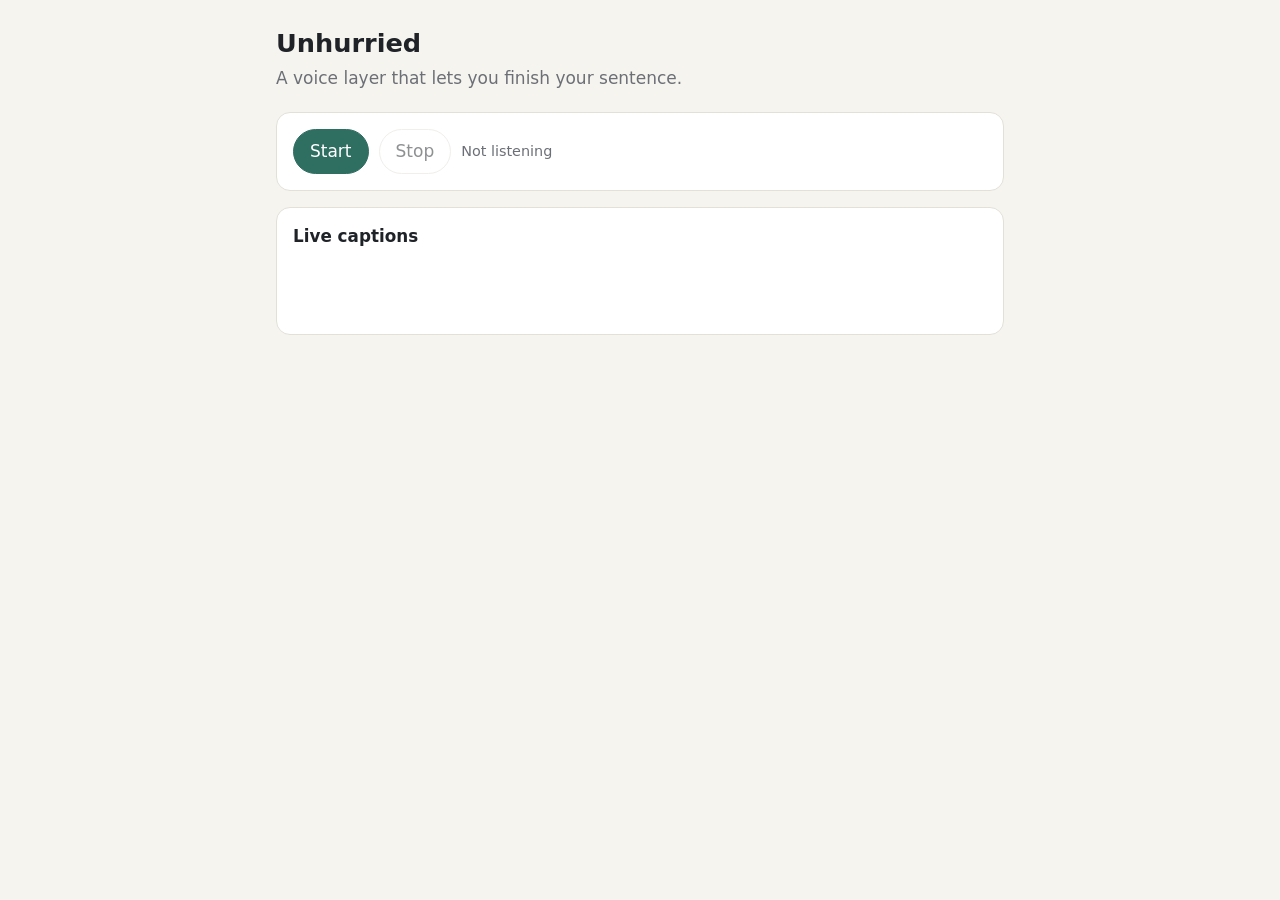
==== web/index.html @ 41dcae29 "Add live audio path with captions Browser captures 24 kHz mono audio and streams 80 ms chunks to /li" ====
<!doctype html>
<html lang="en">
<head>
  <meta charset="utf-8">
  <meta name="viewport" content="width=device-width, initial-scale=1">
  <title>Unhurried</title>
  <link rel="stylesheet" href="style.css">
</head>
<body>
<main>
  <h1>Unhurried</h1>
  <p class="sub">A voice layer that lets you finish your sentence.</p>

  <section class="card">
    <div class="row">
      <button id="start" class="primary">Start</button>
      <button id="stop" disabled>Stop</button>
      <span id="status" class="status">Not listening</span>
    </div>
  </section>

  <section class="card">
    <h2>Live captions</h2>
    <div id="captions" class="captions"><span class="committed"></span> <span class="live"></span></div>
  </section>
</main>
<script type="module" src="app.js"></script>
</body>
</html>
---- web/style.css ----
:root {
  --bg: #f6f4ef; --card: #ffffff; --ink: #1f2328; --muted: #6b6f76; --line: #e3e0d8;
  --accent: #2f6f62; --accent-soft: #e3efec; --warn: #9a5b13; --warn-soft: #fbf0e1;
  --radius: 14px;
}
@media (prefers-color-scheme: dark) {
  :root {
    --bg: #15171a; --card: #1e2125; --ink: #e8e6e1; --muted: #9a9ea6; --line: #2e3237;
    --accent: #6fbfae; --accent-soft: #1f3330; --warn: #e2a65c; --warn-soft: #3a2c1a;
  }
}
* { box-sizing: border-box; }
body {
  margin: 0; background: var(--bg); color: var(--ink);
  font: 17px/1.5 system-ui, -apple-system, "Segoe UI", sans-serif;
}
main { max-width: 760px; margin: 0 auto; padding: 24px 16px 64px; }
h1 { font-size: 1.6rem; margin: 0 0 4px; }
h2 { font-size: 1.05rem; margin: 0 0 8px; }
.sub { color: var(--muted); margin: 0 0 20px; }
.card {
  background: var(--card); border: 1px solid var(--line); border-radius: var(--radius);
  padding: 16px; margin-bottom: 16px;
}
.row { display: flex; gap: 10px; flex-wrap: wrap; align-items: center; }
button {
  font: inherit; border: 1px solid var(--line); background: var(--card); color: var(--ink);
  padding: 9px 16px; border-radius: 999px; cursor: pointer;
}
button.primary { background: var(--accent); color: #fff; border-color: var(--accent); }
button:disabled { opacity: .5; cursor: default; }
select, input[type=text], input[type=password] {
  font: inherit; padding: 8px 10px; border-radius: 10px; border: 1px solid var(--line);
  background: var(--card); color: var(--ink);
}
input[type=text] { flex: 1; min-width: 0; }
.captions { min-height: 3em; font-size: 1.25rem; }
.captions .committed { color: var(--ink); }
.captions .live { color: var(--muted); }
.cue {
  display: none; color: var(--accent); background: var(--accent-soft);
  padding: 8px 14px; border-radius: 999px; width: fit-content;
}
.cue.on { display: inline-flex; gap: 8px; align-items: center; }
.cue .dot { width: 9px; height: 9px; border-radius: 50%; background: var(--accent);
  animation: breathe 2.4s ease-in-out infinite; }
@keyframes breathe { 0%, 100% { opacity: .25; transform: scale(.8); } 50% { opacity: 1; transform: scale(1.1); } }
@media (prefers-reduced-motion: reduce) { .cue .dot { animation: none; } }
.chat { display: flex; flex-direction: column; gap: 10px; }
.msg { padding: 10px 14px; border-radius: 12px; max-width: 90%; }
.msg.you { align-self: flex-end; background: var(--accent-soft); }
.msg.bot { align-self: flex-start; background: var(--bg); border: 1px solid var(--line); }
.msg .raw { display: none; color: var(--muted); font-size: .9rem; margin-top: 4px; }
.msg.show-raw .raw { display: block; }
.msg .toggle { font-size: .8rem; color: var(--muted); background: none; border: none; padding: 2px 0; }
.confirm { display: none; background: var(--warn-soft); border-color: var(--warn); }
.confirm.on { display: block; }
.muted { color: var(--muted); font-size: .9rem; }
.status { font-size: .9rem; color: var(--muted); }
a { color: var(--accent); }
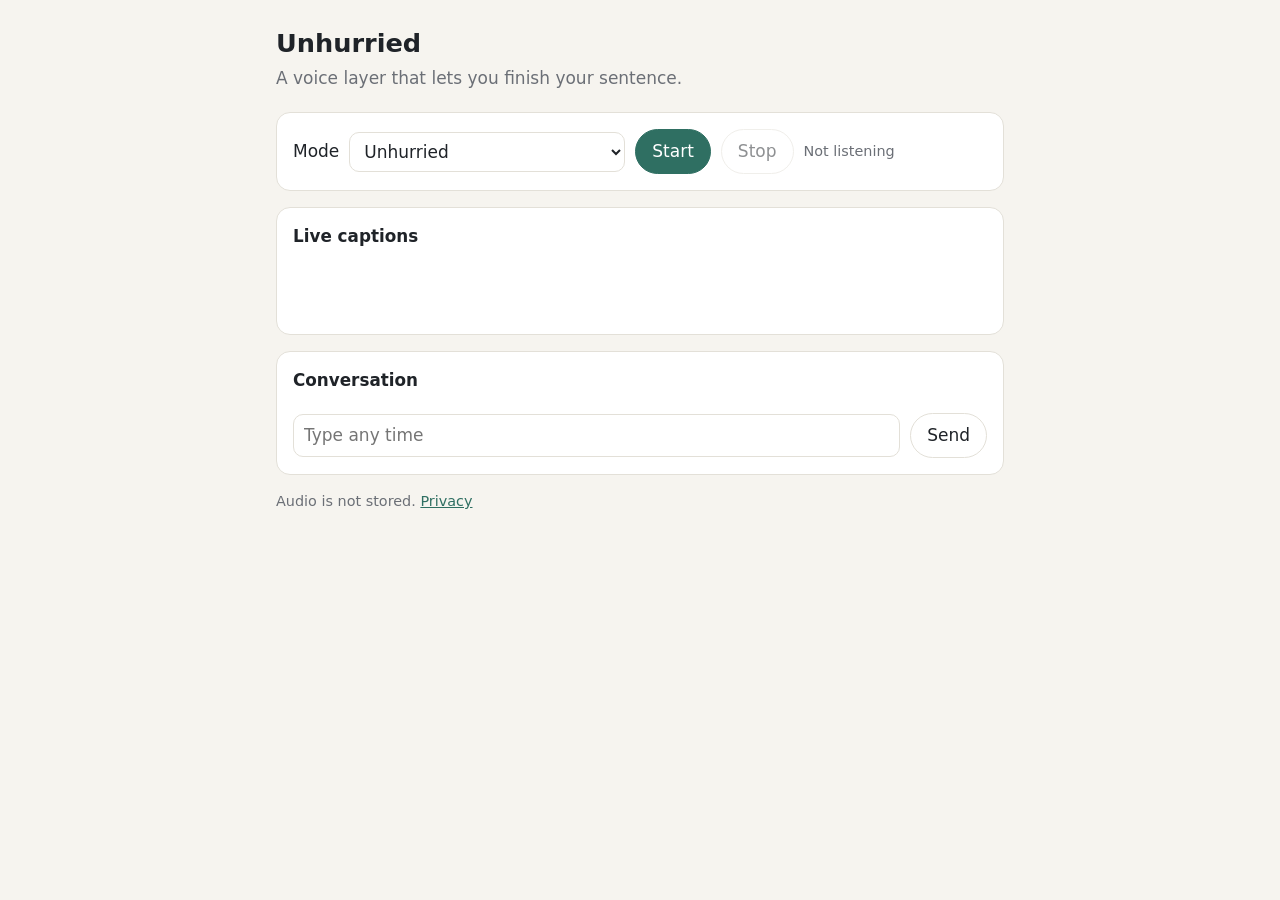
==== commit 502f7f11: "Add demo booking bot and baseline mode Muse Spark restaurant assistant with book_table, cancel_booki" ====
--- a/web/index.html
+++ b/web/index.html
@@ -13,6 +13,11 @@
 
   <section class="card">
     <div class="row">
+      <label for="mode">Mode</label>
+      <select id="mode">
+        <option value="unhurried">Unhurried</option>
+        <option value="baseline">Baseline (normal voice bot)</option>
+      </select>
       <button id="start" class="primary">Start</button>
       <button id="stop" disabled>Stop</button>
       <span id="status" class="status">Not listening</span>
@@ -22,7 +27,27 @@
   <section class="card">
     <h2>Live captions</h2>
     <div id="captions" class="captions"><span class="committed"></span> <span class="live"></span></div>
+    <div id="cue" class="cue" role="status" aria-live="polite"><span class="dot"></span>Take your time</div>
   </section>
+
+  <section id="confirm" class="card confirm" role="alertdialog" aria-live="assertive">
+    <p id="confirm-text"></p>
+    <div class="row">
+      <button id="confirm-yes" class="primary">Yes</button>
+      <button id="confirm-change">Change</button>
+    </div>
+  </section>
+
+  <section class="card">
+    <h2>Conversation</h2>
+    <div id="chat" class="chat"></div>
+    <div class="row" style="margin-top:12px">
+      <input id="typed" type="text" placeholder="Type any time" aria-label="Type a message">
+      <button id="send-typed">Send</button>
+    </div>
+  </section>
+
+  <p class="muted">Audio is not stored. <a href="privacy.html">Privacy</a></p>
 </main>
 <script type="module" src="app.js"></script>
 </body>
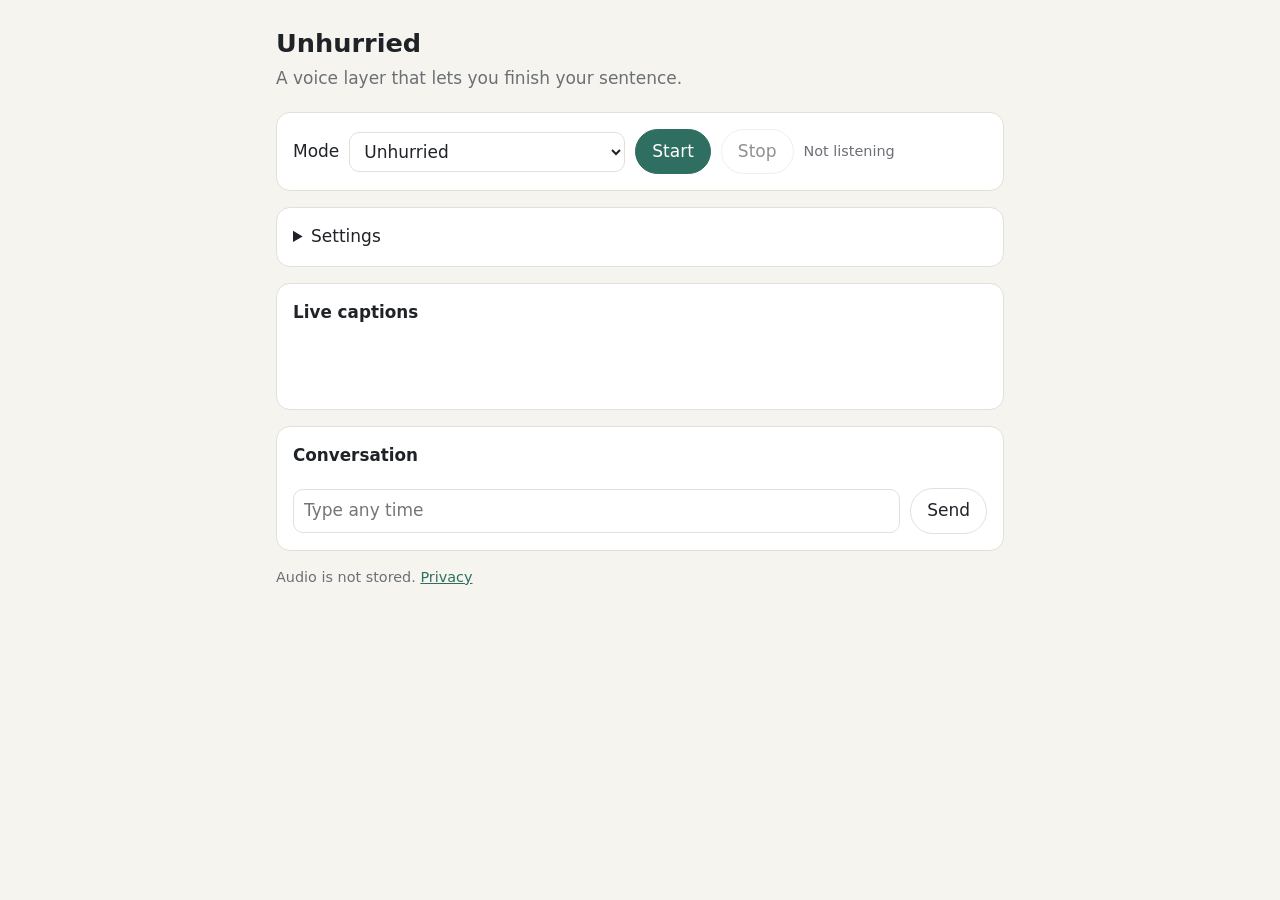
==== commit cf1ae822: "Add Spark completeness check, personal timing and keyword biasing When the code rules say a turn may" ====
--- a/web/index.html
+++ b/web/index.html
@@ -23,6 +23,15 @@
       <span id="status" class="status">Not listening</span>
     </div>
   </section>
+
+  <details class="card">
+    <summary>Settings</summary>
+    <p class="row" style="margin-top:12px">
+      <label for="words">Words to listen for</label>
+      <input id="words" type="text" placeholder="names, places, comma separated">
+    </p>
+    <p class="muted">These words are sent to the speech service during a session to help it hear them.</p>
+  </details>
 
   <section class="card">
     <h2>Live captions</h2>
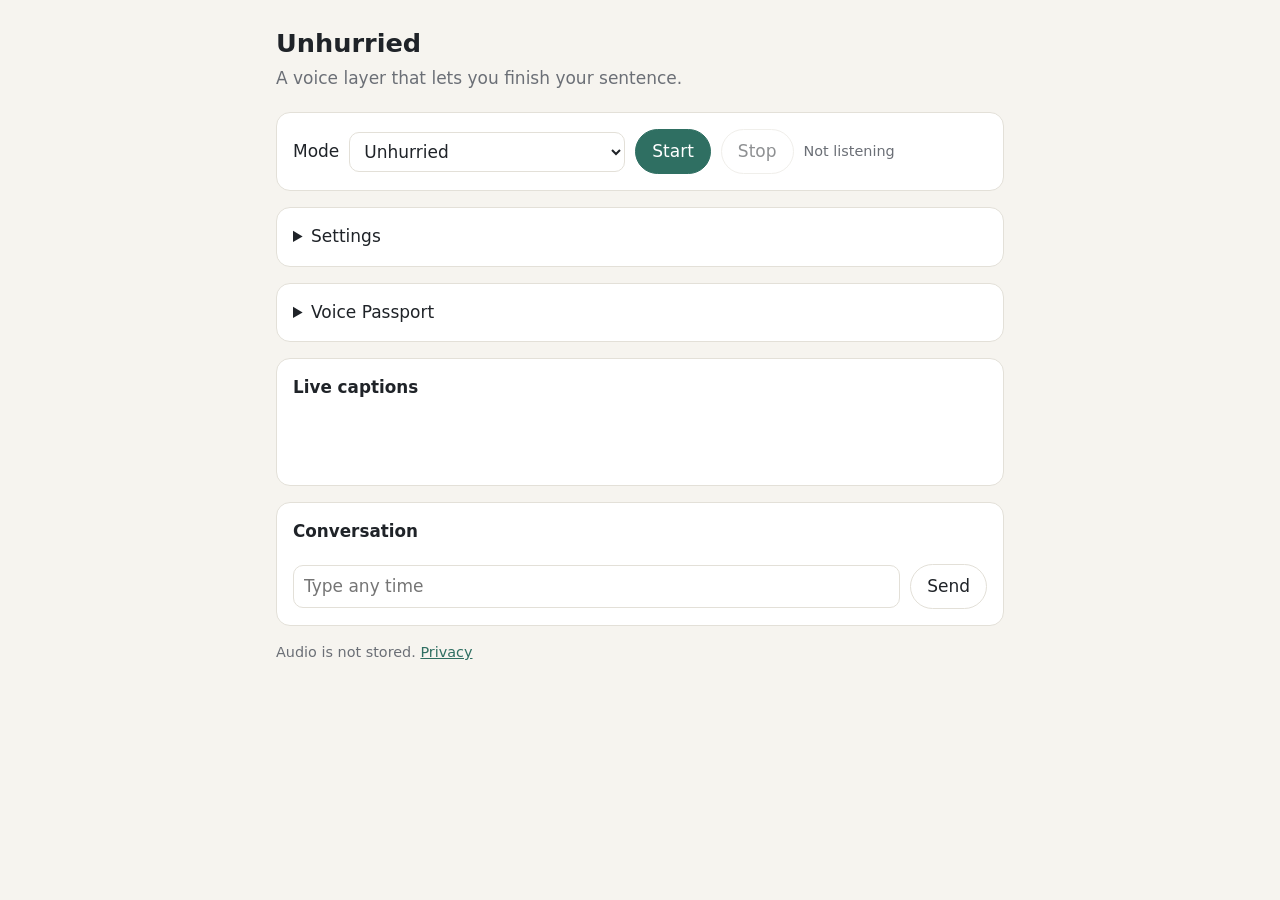
==== commit 2ddd8278: "Add encrypted Voice Passport The personal profile is encrypted in the browser with AES-256-GCM, key " ====
--- a/web/index.html
+++ b/web/index.html
@@ -33,6 +33,31 @@
     <p class="muted">These words are sent to the speech service during a session to help it hear them.</p>
   </details>
 
+  <details class="card" id="passport">
+    <summary>Voice Passport</summary>
+    <p class="muted">Your personal settings, encrypted in this browser with your passphrase.
+      The server only stores the locked file and cannot read it. No audio, no scores.</p>
+    <p id="pp-status" class="status"></p>
+    <div class="row">
+      <input id="pp-pass" type="password" placeholder="Passphrase" aria-label="Passphrase" autocomplete="current-password">
+      <button id="pp-unlock" class="primary">Unlock</button>
+      <button id="pp-lock">Lock</button>
+    </div>
+    <div class="row" style="margin-top:10px">
+      <input id="pp-words" type="text" placeholder="My words: names, places" aria-label="My words">
+      <button id="pp-save-words">Save words</button>
+    </div>
+    <div class="row" style="margin-top:10px">
+      <label><input id="pp-show-cue" type="checkbox"> Show "Take your time"</label>
+    </div>
+    <div class="row" style="margin-top:10px">
+      <button id="pp-export">Export</button>
+      <label class="muted">Import <input id="pp-import" type="file" accept="application/json"></label>
+      <button id="pp-delete">Delete everything</button>
+    </div>
+    <p id="pp-msg" class="muted" role="status"></p>
+  </details>
+
   <section class="card">
     <h2>Live captions</h2>
     <div id="captions" class="captions"><span class="committed"></span> <span class="live"></span></div>
@@ -59,5 +84,6 @@
   <p class="muted">Audio is not stored. <a href="privacy.html">Privacy</a></p>
 </main>
 <script type="module" src="app.js"></script>
+<script type="module" src="passport.js"></script>
 </body>
 </html>
